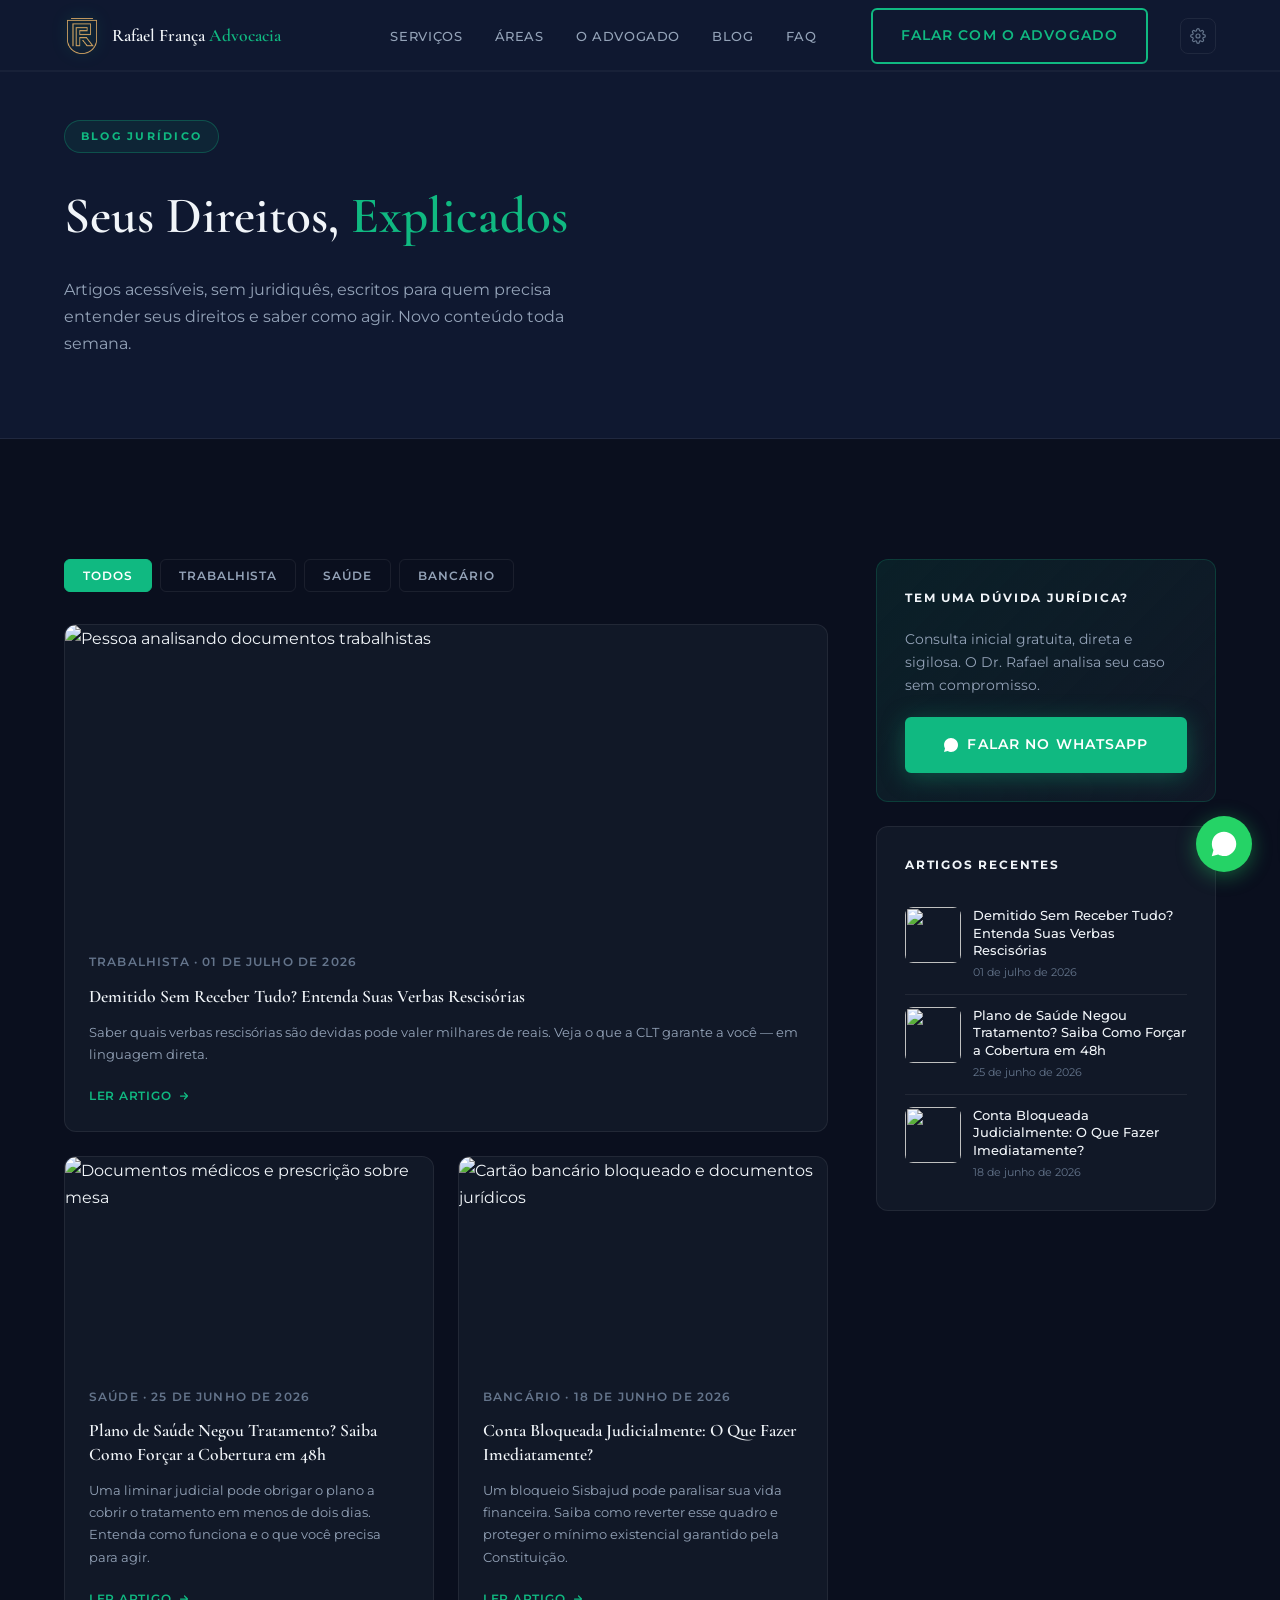
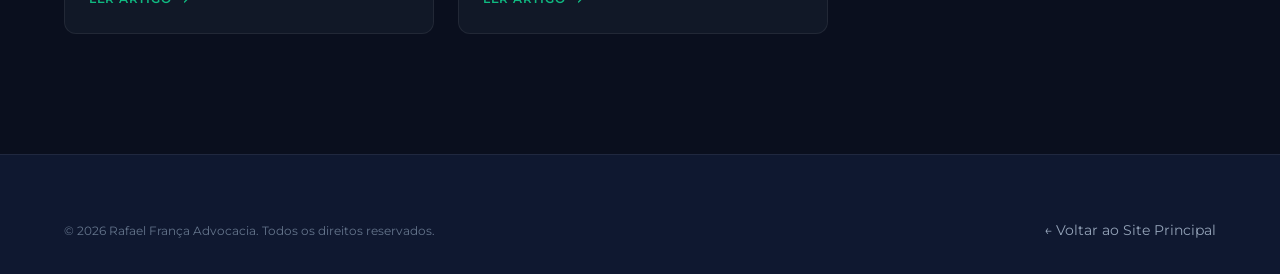
==== blog.html @ 63d55066 "feat: landing page principal, blog funcional, cms local e melhorias visuais e SEO" ====
<!DOCTYPE html>
<html lang="pt-BR">
<head>
  <meta charset="UTF-8" />
  <meta name="viewport" content="width=device-width, initial-scale=1.0" />
  <meta name="description" content="Blog Jurídico do Dr. Rafael França — Artigos acessíveis e práticos sobre Direito Trabalhista, à Saúde, Imobiliário, do Consumidor e Bancário. Saiba seus direitos." />
  <title>Blog Jurídico | Rafael França Advocacia</title>
  
  <!-- Favicon -->
  <link rel="icon" type="image/png" href="assets/images/logo-escudo-goldsf.png" />
  <link rel="apple-touch-icon" href="assets/images/logo-escudo-goldsf.png" />
  <meta name="theme-color" content="#0A0F1E" />

  <!-- Open Graph / Compartilhamento -->
  <meta property="og:type" content="website" />
  <meta property="og:title" content="Blog Jurídico | Rafael França Advocacia" />
  <meta property="og:description" content="Artigos práticos sobre seus direitos nas áreas Trabalhista, Saúde, Imobiliário, Bancário e Consumidor. Sem juridiquês." />
  <meta property="og:url" content="https://rafaelfrancaadvocacia.com/blog.html" />
  <meta property="og:image" content="https://rafaelfrancaadvocacia.com/assets/images/logo-escudo-goldsf.png" />
  <meta property="og:locale" content="pt_BR" />
  <meta name="twitter:card" content="summary_large_image" />

  <!-- Fonts -->
  <link rel="preconnect" href="https://fonts.googleapis.com" />
  <link rel="preconnect" href="https://fonts.gstatic.com" crossorigin />
  <link href="https://fonts.googleapis.com/css2?family=Cormorant+Garamond:ital,wght@0,400;0,600;0,700;1,400;1,600&family=Montserrat:wght@300;400;500;600;700&display=swap" rel="stylesheet" />
  
  <!-- Styles -->
  <link rel="stylesheet" href="https://unpkg.com/aos@2.3.4/dist/aos.css" />
  <link rel="stylesheet" href="assets/css/style.css" />
</head>
<body>

<!-- HEADER -->
<header id="header" class="header" role="banner">
  <div class="header__inner">
    <a href="index.html" class="header__logo" aria-label="Rafael França Advocacia — Página Inicial">
      <img src="assets/images/logo-escudo-goldsf.png" alt="Escudo Rafael França" class="header__logo-icon" />
      <span class="header__logo-text">Rafael França <em>Advocacia</em></span>
    </a>
    <nav class="header__nav" id="main-nav" aria-label="Navegação principal">
      <ul class="header__nav-list">
        <li><a href="index.html#servicos" class="header__nav-link">Serviços</a></li>
        <li><a href="index.html#areas-lp" class="header__nav-link">Áreas</a></li>
        <li><a href="index.html#especialista" class="header__nav-link">O Advogado</a></li>
        <li><a href="blog.html" class="header__nav-link" aria-current="page">Blog</a></li>
        <li><a href="index.html#faq" class="header__nav-link">FAQ</a></li>
      </ul>
    </nav>
    <a href="https://wa.me/message/267L3H22YEJVE1" class="btn btn--outline header__cta" target="_blank" rel="noopener noreferrer">Falar com o Advogado</a>
    <a href="admin/index.html" class="header__admin-btn" aria-label="Painel Admin" title="Painel Admin">
      <svg width="16" height="16" viewBox="0 0 24 24" fill="none" stroke="currentColor" stroke-width="1.8" stroke-linecap="round" stroke-linejoin="round" aria-hidden="true"><circle cx="12" cy="12" r="3"/><path d="M19.4 15a1.65 1.65 0 00.33 1.82l.06.06a2 2 0 010 2.83 2 2 0 01-2.83 0l-.06-.06a1.65 1.65 0 00-1.82-.33 1.65 1.65 0 00-1 1.51V21a2 2 0 01-4 0v-.09A1.65 1.65 0 009 19.4a1.65 1.65 0 00-1.82.33l-.06.06a2 2 0 01-2.83-2.83l.06-.06A1.65 1.65 0 004.68 15a1.65 1.65 0 00-1.51-1H3a2 2 0 010-4h.09A1.65 1.65 0 004.6 9a1.65 1.65 0 00-.33-1.82l-.06-.06a2 2 0 012.83-2.83l.06.06A1.65 1.65 0 009 4.68a1.65 1.65 0 001-1.51V3a2 2 0 014 0v.09a1.65 1.65 0 001 1.51 1.65 1.65 0 001.82-.33l.06-.06a2 2 0 012.83 2.83l-.06.06A1.65 1.65 0 0019.4 9a1.65 1.65 0 001.51 1H21a2 2 0 010 4h-.09a1.65 1.65 0 00-1.51 1z"/></svg>
    </a>
    <button class="hamburger" id="hamburger" aria-label="Abrir menu" aria-expanded="false" aria-controls="mobile-menu-overlay">
      <span class="hamburger__bar"></span>
      <span class="hamburger__bar"></span>
      <span class="hamburger__bar"></span>
    </button>
  </div>
  <div class="header__progress" aria-hidden="true"><div class="header__progress-bar" id="scroll-progress"></div></div>
</header>

<!-- Mobile Menu -->
<div class="mobile-menu" id="mobile-menu-overlay" aria-hidden="true" role="dialog" aria-modal="true" aria-label="Menu de navegação">
  <div class="mobile-menu__top">
    <a href="index.html" class="mobile-menu__logo mobile-menu__link">
      <img src="assets/images/logo-escudo-goldsf.png" alt="" class="mobile-menu__logo-icon" />
      <span class="mobile-menu__logo-text">Rafael França <em>Advocacia</em></span>
    </a>
    <button class="mobile-menu__close" id="mobile-menu-close" aria-label="Fechar menu">
      <svg width="20" height="20" viewBox="0 0 24 24" fill="none" stroke="currentColor" stroke-width="1.8" stroke-linecap="round" aria-hidden="true"><line x1="18" y1="6" x2="6" y2="18"/><line x1="6" y1="6" x2="18" y2="18"/></svg>
    </button>
  </div>
  <div class="mobile-menu__divider"></div>
  <nav class="mobile-menu__nav" aria-label="Menu mobile">
    <ul class="mobile-menu__list">
      <li class="mobile-menu__item"><a href="index.html" class="mobile-menu__link"><span class="mobile-menu__item-num">01</span><span class="mobile-menu__item-label">Página Inicial</span><svg class="mobile-menu__item-arrow" width="18" height="18" viewBox="0 0 24 24" fill="none" stroke="currentColor" stroke-width="1.5" aria-hidden="true"><path d="M5 12h14M13 6l6 6-6 6"/></svg></a></li>
      <li class="mobile-menu__item"><a href="blog.html" class="mobile-menu__link"><span class="mobile-menu__item-num">02</span><span class="mobile-menu__item-label">Blog Jurídico</span><svg class="mobile-menu__item-arrow" width="18" height="18" viewBox="0 0 24 24" fill="none" stroke="currentColor" stroke-width="1.5" aria-hidden="true"><path d="M5 12h14M13 6l6 6-6 6"/></svg></a></li>
    </ul>
  </nav>
  <div class="mobile-menu__bottom">
    <a href="https://wa.me/message/267L3H22YEJVE1" class="btn btn--primary" target="_blank" rel="noopener noreferrer">Falar com o Dr. Rafael</a>
  </div>
</div>

<!-- BLOG HERO -->
<section class="blog-hero" aria-labelledby="blog-hero-title">
  <div class="container">
    <div class="section__label">Blog Jurídico</div>
    <h1 class="blog-hero__title" id="blog-hero-title">Seus Direitos, <em>Explicados</em></h1>
    <p class="blog-hero__desc">Artigos acessíveis, sem juridiquês, escritos para quem precisa entender seus direitos e saber como agir. Novo conteúdo toda semana.</p>
  </div>
</section>

<!-- BLOG MAIN -->
<main class="blog-main" id="blog-main">
  <div class="container">
    <div class="blog-layout">

      <!-- Posts Grid -->
      <div>
        <!-- Filtros de categoria -->
        <div id="category-filters" style="display:flex;flex-wrap:wrap;gap:8px;margin-bottom:32px;" role="group" aria-label="Filtrar por categoria"></div>

        <div class="blog-grid" id="blog-grid" role="list" aria-label="Artigos do blog"></div>
      </div>

      <!-- Sidebar -->
      <aside class="blog-sidebar" aria-label="Barra lateral do blog">
        <div class="sidebar-widget sidebar-cta">
          <h2 class="sidebar-widget__title">Tem Uma Dúvida Jurídica?</h2>
          <p class="sidebar-cta__text">Consulta inicial gratuita, direta e sigilosa. O Dr. Rafael analisa seu caso sem compromisso.</p>
          <a href="https://wa.me/message/267L3H22YEJVE1" class="btn btn--primary" target="_blank" rel="noopener noreferrer" style="width:100%;justify-content:center;">
            <svg width="16" height="16" viewBox="0 0 448 512" fill="currentColor" aria-hidden="true"><path d="M380.9 97.1C339 55.1 283.2 32 223.9 32c-122.4 0-222 99.6-222 222 0 39.1 10.2 77.3 29.6 111L0 480l117.7-30.9c32.4 17.7 68.9 27 106.1 27h.1c122.3 0 224.1-99.6 224.1-222 0-59.3-25.2-115-67.1-157z"/></svg>
            Falar no WhatsApp
          </a>
        </div>
        <div class="sidebar-widget">
          <h2 class="sidebar-widget__title">Artigos Recentes</h2>
          <div id="recent-posts"></div>
        </div>
      </aside>
    </div>
  </div>
</main>

<!-- Footer -->
<footer class="footer" role="contentinfo">
  <div class="container">
    <div class="footer__bottom" style="border-top:none;padding-top:0;">
      <p class="footer__copy">© 2026 Rafael França Advocacia. Todos os direitos reservados.</p>
      <a href="index.html" class="footer__nav-link">← Voltar ao Site Principal</a>
    </div>
  </div>
</footer>

<a href="https://wa.me/message/267L3H22YEJVE1" class="whatsapp-float" target="_blank" rel="noopener noreferrer" aria-label="WhatsApp">
  <svg viewBox="0 0 448 512" fill="currentColor" aria-hidden="true"><path d="M380.9 97.1C339 55.1 283.2 32 223.9 32c-122.4 0-222 99.6-222 222 0 39.1 10.2 77.3 29.6 111L0 480l117.7-30.9c32.4 17.7 68.9 27 106.1 27h.1c122.3 0 224.1-99.6 224.1-222 0-59.3-25.2-115-67.1-157z"/></svg>
</a>

<script src="https://unpkg.com/aos@2.3.4/dist/aos.js"></script>
<script src="js/cms.js?v=3.0.0"></script>
<script>
(function() {
  'use strict';
  AOS.init({duration:700,easing:'ease-out-cubic',once:true,offset:60});

  // Header scroll
  const header = document.getElementById('header');
  const progressBar = document.getElementById('scroll-progress');
  window.addEventListener('scroll', function() {
    if(header) header.classList.toggle('scrolled', window.scrollY > 40);
    if(progressBar) {
      const d = document.documentElement.scrollHeight - window.innerHeight;
      progressBar.style.width = d > 0 ? (window.scrollY/d*100)+'%' : '0%';
    }
  }, {passive:true});

  // Mobile menu
  const hamburger = document.getElementById('hamburger');
  const mobileMenu = document.getElementById('mobile-menu-overlay');
  const mobileClose = document.getElementById('mobile-menu-close');
  function openMenu(){if(!mobileMenu||!hamburger)return;mobileMenu.classList.add('is-open');mobileMenu.setAttribute('aria-hidden','false');hamburger.classList.add('is-open');hamburger.setAttribute('aria-expanded','true');document.body.style.overflow='hidden';}
  function closeMenu(){if(!mobileMenu||!hamburger)return;mobileMenu.classList.remove('is-open');mobileMenu.setAttribute('aria-hidden','true');hamburger.classList.remove('is-open');hamburger.setAttribute('aria-expanded','false');document.body.style.overflow='';}
  if(hamburger) hamburger.addEventListener('click', openMenu);
  if(mobileClose) mobileClose.addEventListener('click', closeMenu);
  document.addEventListener('keydown', function(e){if(e.key==='Escape'&&mobileMenu&&mobileMenu.classList.contains('is-open'))closeMenu();});

  function esc(s){return String(s||'').replace(/&/g,'&amp;').replace(/</g,'&lt;').replace(/>/g,'&gt;').replace(/"/g,'&quot;');}
  function fmtDate(d){try{return new Date(d).toLocaleDateString('pt-BR',{day:'2-digit',month:'long',year:'numeric'});}catch(_){return d||'';}}

  function renderPosts(filter) {
    const grid = document.getElementById('blog-grid');
    if (!grid) return;
    let posts = CMS.getPosts();
    if (filter && filter !== 'all') posts = posts.filter(function(p){return (p.category||'').toLowerCase()===filter.toLowerCase();});
    if (posts.length === 0) {
      grid.innerHTML = '<div class="blog-empty"><div class="blog-empty__icon">📝</div><p>Nenhum artigo encontrado nesta categoria.</p></div>';
      return;
    }
    grid.innerHTML = posts.map(function(p, i) {
      const thumb = p.coverUrl ? '<div class="blog-card__thumb"><img src="'+esc(p.coverUrl)+'" alt="'+esc(p.coverAlt||p.title)+'" loading="lazy" /></div>' : '';
      return '<article class="blog-card'+(i===0?' blog-card--featured':'')+'" role="listitem" data-aos="fade-up" data-aos-delay="'+(i*80)+'">' +
        thumb +
        '<div class="blog-card__body">' +
        '<div class="blog-card__date">'+(esc(p.category||'Jurídico'))+' · '+fmtDate(p.date)+'</div>' +
        '<h2 class="blog-card__title">'+esc(p.title)+'</h2>' +
        '<p class="blog-card__excerpt">'+esc(p.excerpt)+'</p>' +
        '<a href="post.html?id='+encodeURIComponent(p.id)+'" class="blog-card__read">Ler Artigo <svg width="12" height="12" viewBox="0 0 24 24" fill="none" stroke="currentColor" stroke-width="2.5" stroke-linecap="round" stroke-linejoin="round" aria-hidden="true"><path d="M5 12h14M13 6l6 6-6 6"/></svg></a>' +
        '</div></article>';
    }).join('');
    if (typeof AOS !== 'undefined') AOS.refresh();
  }

  function renderFilters() {
    const wrap = document.getElementById('category-filters');
    if (!wrap) return;
    const posts = CMS.getPosts();
    const cats = ['all'].concat([...new Set(posts.map(function(p){return p.category||'Geral';}).filter(Boolean))]);
    const labels = {all:'Todos'};
    wrap.innerHTML = cats.map(function(c) {
      return '<button onclick="filterPosts(\''+c+'\')" style="padding:8px 18px;border-radius:6px;font-size:0.75rem;font-weight:600;letter-spacing:0.08em;text-transform:uppercase;cursor:pointer;border:1px solid;transition:all 0.2s;" class="filter-btn" data-cat="'+c+'">'+esc(labels[c]||c)+'</button>';
    }).join('');
    styleFilters('all');
  }

  window.filterPosts = function(cat) {
    renderPosts(cat);
    styleFilters(cat);
  };

  function styleFilters(active) {
    document.querySelectorAll('.filter-btn').forEach(function(btn) {
      const isActive = btn.dataset.cat === active;
      btn.style.background = isActive ? 'var(--emerald)' : 'transparent';
      btn.style.borderColor = isActive ? 'var(--emerald)' : 'var(--navy-border)';
      btn.style.color = isActive ? '#fff' : 'var(--text-muted)';
    });
  }

  function renderRecent() {
    const wrap = document.getElementById('recent-posts');
    if (!wrap) return;
    const posts = CMS.getPosts({limit:4});
    wrap.innerHTML = posts.map(function(p) {
      const thumb = p.coverUrl
        ? '<div class="sidebar-recent-post__thumb"><img src="'+esc(p.coverUrl)+'" alt="" loading="lazy" /></div>'
        : '<div class="sidebar-recent-post__thumb" style="background:var(--emerald-subtle);display:flex;align-items:center;justify-content:center;font-size:1.2rem;">📰</div>';
      return '<a href="post.html?id='+encodeURIComponent(p.id)+'" class="sidebar-recent-post">' +
        thumb +
        '<div><div class="sidebar-recent-post__title">'+esc(p.title)+'</div><div class="sidebar-recent-post__date">'+fmtDate(p.date)+'</div></div>' +
        '</a>';
    }).join('');
  }

  renderFilters();
  renderPosts();
  renderRecent();
})();
</script>
</body>
</html>
---- assets/css/style.css ----
/**
 * style.css — Rafael França Advocacia | Site Principal
 * Design System: Dark Navy + Esmeralda/Petróleo
 * Versão: 3.0.0
 * ================================================
 */

/* ============================================
   1. TOKENS & VARIÁVEIS
   ============================================ */
:root {
  /* Cores Primárias */
  --navy:          #0A0F1E;
  --navy-mid:      #0F1830;
  --navy-card:     #111827;
  --navy-border:   rgba(255,255,255,0.07);

  /* Esmeralda / Teal — cor de destaque */
  --emerald:       #10B981;
  --emerald-light: #34D399;
  --emerald-dark:  #059669;
  --emerald-glow:  rgba(16,185,129,0.18);
  --emerald-subtle:rgba(16,185,129,0.08);

  /* Ouro — herança da marca */
  --gold:          #C3A166;
  --gold-light:    #D4AF6A;
  --gold-subtle:   rgba(195,161,102,0.12);

  /* Texto */
  --text-light:    #F1F5F9;
  --text-muted:    #94A3B8;
  --text-subtle:   #64748B;

  /* Tipografia */
  --font-serif:    'Cormorant Garamond', Georgia, serif;
  --font-sans:     'Montserrat', 'Inter', system-ui, sans-serif;

  /* Espaçamento */
  --section-pad:   120px;
  --container:     1200px;
  --radius:        12px;
  --radius-lg:     20px;

  /* Sombras */
  --shadow-card:   0 4px 32px rgba(0,0,0,0.35);
  --shadow-glow:   0 0 40px rgba(16,185,129,0.15);

  /* Transições */
  --ease:          cubic-bezier(0.16, 1, 0.3, 1);
  --dur:           0.35s;
}

/* ============================================
   2. RESET & BASE
   ============================================ */
*, *::before, *::after { box-sizing: border-box; margin: 0; padding: 0; }

html { scroll-behavior: smooth; font-size: 16px; -webkit-text-size-adjust: 100%; }

body {
  font-family: var(--font-sans);
  background-color: var(--navy);
  color: var(--text-light);
  line-height: 1.7;
  overflow-x: hidden;
  -webkit-font-smoothing: antialiased;
}

img { max-width: 100%; display: block; }
a { color: inherit; text-decoration: none; }
ul, ol { list-style: none; }
button { font-family: inherit; cursor: pointer; border: none; background: none; }

/* ============================================
   3. UTILITÁRIOS
   ============================================ */
.container {
  width: 100%;
  max-width: var(--container);
  margin: 0 auto;
  padding: 0 24px;
}
.section { padding: var(--section-pad) 0; }
.text-emerald { color: var(--emerald); }
.text-gold    { color: var(--gold); }
.sr-only { position:absolute;width:1px;height:1px;overflow:hidden;clip:rect(0,0,0,0); }

/* ============================================
   4. BOTÕES
   ============================================ */
.btn {
  display: inline-flex;
  align-items: center;
  gap: 8px;
  padding: 14px 28px;
  border-radius: 6px;
  font-family: var(--font-sans);
  font-size: 0.875rem;
  font-weight: 600;
  letter-spacing: 0.08em;
  text-transform: uppercase;
  transition: all var(--dur) var(--ease);
  cursor: pointer;
  white-space: nowrap;
  border: 2px solid transparent;
  position: relative;
  overflow: hidden;
}
.btn::before {
  content: '';
  position: absolute;
  inset: 0;
  background: rgba(255,255,255,0.06);
  opacity: 0;
  transition: opacity 0.2s;
}
.btn:hover::before { opacity: 1; }

.btn--primary {
  background: var(--emerald);
  color: #fff;
  border-color: var(--emerald);
  box-shadow: 0 4px 24px rgba(16,185,129,0.35);
}
.btn--primary:hover {
  background: var(--emerald-light);
  border-color: var(--emerald-light);
  box-shadow: 0 6px 32px rgba(16,185,129,0.5);
  transform: translateY(-2px);
}
.btn--outline {
  background: transparent;
  border-color: var(--emerald);
  color: var(--emerald);
}
.btn--outline:hover {
  background: var(--emerald);
  color: #fff;
  transform: translateY(-2px);
}
.btn--ghost {
  background: transparent;
  border-color: var(--navy-border);
  color: var(--text-muted);
}
.btn--ghost:hover {
  border-color: rgba(255,255,255,0.2);
  color: var(--text-light);
}
.btn--large { padding: 18px 36px; font-size: 0.9rem; }
.btn--sm    { padding: 10px 20px; font-size: 0.8rem; }
.btn__arrow { transition: transform 0.2s; }
.btn:hover .btn__arrow { transform: translateX(4px); }

/* ============================================
   5. SEÇÃO HEADER
   ============================================ */
.section__header {
  text-align: center;
  margin-bottom: 64px;
}
.section__label {
  display: inline-block;
  font-size: 0.7rem;
  font-weight: 700;
  letter-spacing: 0.2em;
  text-transform: uppercase;
  color: var(--emerald);
  padding: 6px 16px;
  border: 1px solid rgba(16,185,129,0.3);
  border-radius: 100px;
  background: var(--emerald-subtle);
  margin-bottom: 20px;
}
.section__title {
  font-family: var(--font-serif);
  font-size: clamp(2rem, 4vw, 3rem);
  font-weight: 600;
  line-height: 1.2;
  color: var(--text-light);
}
.section__title em {
  font-style: normal;
  color: var(--emerald);
}
.section__desc {
  max-width: 640px;
  margin: 20px auto 0;
  color: var(--text-muted);
  font-size: 1rem;
  line-height: 1.8;
}

/* ============================================
   6. NAVBAR / HEADER
   ============================================ */
.header {
  position: fixed;
  top: 0; left: 0; right: 0;
  z-index: 1000;
  transition: background 0.4s var(--ease), box-shadow 0.4s;
}
.header.scrolled {
  background: rgba(10,15,30,0.95);
  backdrop-filter: blur(20px);
  -webkit-backdrop-filter: blur(20px);
  box-shadow: 0 1px 0 var(--navy-border);
}
.header__inner {
  max-width: var(--container);
  margin: 0 auto;
  padding: 0 24px;
  height: 72px;
  display: flex;
  align-items: center;
  gap: 24px;
}
.header__logo {
  display: flex;
  align-items: center;
  gap: 12px;
  flex-shrink: 0;
}
.header__logo-icon {
  width: 36px;
  height: 36px;
  object-fit: contain;
  filter: drop-shadow(0 0 8px rgba(16,185,129,0.4));
}
.header__logo-text {
  font-family: var(--font-serif);
  font-size: 1.1rem;
  font-weight: 600;
  color: var(--text-light);
}
.header__logo-text em {
  font-style: normal;
  color: var(--emerald);
}
.header__nav { margin-left: auto; }
.header__nav-list {
  display: flex;
  align-items: center;
  gap: 4px;
}
.header__nav-link {
  padding: 8px 14px;
  font-size: 0.8rem;
  font-weight: 500;
  letter-spacing: 0.05em;
  text-transform: uppercase;
  color: var(--text-muted);
  border-radius: 6px;
  transition: color 0.2s, background 0.2s;
}
.header__nav-link:hover {
  color: var(--text-light);
  background: rgba(255,255,255,0.05);
}
.header__cta { margin-left: 16px; }
.header__admin-btn {
  display: flex;
  align-items: center;
  justify-content: center;
  width: 36px;
  height: 36px;
  color: var(--text-subtle);
  border-radius: 8px;
  border: 1px solid var(--navy-border);
  transition: color 0.2s, border-color 0.2s, background 0.2s;
  margin-left: 8px;
  flex-shrink: 0;
}
.header__admin-btn:hover {
  color: var(--emerald);
  border-color: rgba(16,185,129,0.3);
  background: var(--emerald-subtle);
}
.header__progress {
  position: absolute;
  bottom: 0; left: 0; right: 0;
  height: 2px;
  background: rgba(255,255,255,0.04);
}
.header__progress-bar {
  height: 100%;
  background: linear-gradient(90deg, var(--emerald), var(--gold));
  width: 0%;
  transition: width 0.1s;
}

/* Hamburger */
.hamburger {
  display: none;
  flex-direction: column;
  justify-content: center;
  gap: 5px;
  width: 36px;
  height: 36px;
  padding: 6px;
  border-radius: 8px;
  border: 1px solid var(--navy-border);
  margin-left: 8px;
  flex-shrink: 0;
}
.hamburger__bar {
  display: block;
  height: 2px;
  background: var(--text-muted);
  border-radius: 2px;
  transition: all 0.3s var(--ease);
}
.hamburger.is-open .hamburger__bar:nth-child(1) { transform: translateY(7px) rotate(45deg); }
.hamburger.is-open .hamburger__bar:nth-child(2) { opacity: 0; transform: scaleX(0); }
.hamburger.is-open .hamburger__bar:nth-child(3) { transform: translateY(-7px) rotate(-45deg); }

/* Mobile Menu */
.mobile-menu {
  position: fixed;
  inset: 0;
  z-index: 999;
  background: var(--navy-mid);
  display: flex;
  flex-direction: column;
  padding: 20px 24px 40px;
  transform: translateX(100%);
  transition: transform 0.4s var(--ease);
}
.mobile-menu.is-open { transform: translateX(0); }
.mobile-menu__top {
  display: flex;
  align-items: center;
  justify-content: space-between;
  height: 72px;
}
.mobile-menu__logo { display: flex; align-items: center; gap: 12px; }
.mobile-menu__logo-icon { width: 32px; height: 32px; object-fit: contain; }
.mobile-menu__logo-text {
  font-family: var(--font-serif);
  font-size: 1rem;
  font-weight: 600;
  color: var(--text-light);
}
.mobile-menu__logo-text em { font-style: normal; color: var(--emerald); }
.mobile-menu__close {
  display: flex;
  align-items: center;
  justify-content: center;
  width: 36px; height: 36px;
  border-radius: 8px;
  border: 1px solid var(--navy-border);
  color: var(--text-muted);
  transition: color 0.2s, background 0.2s;
}
.mobile-menu__close:hover { color: var(--text-light); background: rgba(255,255,255,0.05); }
.mobile-menu__divider { height: 1px; background: var(--navy-border); margin: 8px 0; }
.mobile-menu__nav { flex: 1; padding-top: 16px; }
.mobile-menu__list { display: flex; flex-direction: column; gap: 4px; }
.mobile-menu__item {}
.mobile-menu__link {
  display: flex;
  align-items: center;
  gap: 16px;
  padding: 16px 12px;
  border-radius: 10px;
  font-size: 1.1rem;
  font-weight: 500;
  color: var(--text-muted);
  transition: color 0.2s, background 0.2s;
}
.mobile-menu__link:hover {
  color: var(--text-light);
  background: rgba(255,255,255,0.04);
}
.mobile-menu__item-num {
  font-size: 0.7rem;
  font-weight: 700;
  letter-spacing: 0.1em;
  color: var(--emerald);
  min-width: 24px;
}
.mobile-menu__item-label { flex: 1; }
.mobile-menu__item-arrow { color: var(--text-subtle); }
.mobile-menu__bottom {
  display: flex;
  flex-direction: column;
  align-items: center;
  gap: 12px;
}
.mobile-menu__bottom .btn { width: 100%; justify-content: center; }
.mobile-menu__tagline {
  font-size: 0.75rem;
  color: var(--text-subtle);
  letter-spacing: 0.05em;
}
.mobile-menu__watermark {
  position: absolute;
  bottom: -40px; right: -40px;
  width: 260px; height: 260px;
  opacity: 0.03;
  pointer-events: none;
}
.mobile-menu__watermark img { width: 100%; }

/* ============================================
   7. HERO
   ============================================ */
.hero {
  position: relative;
  min-height: 100vh;
  display: flex;
  align-items: center;
  overflow: hidden;
  background: var(--navy);
  padding-top: 72px;
}
.hero__bg {
  position: absolute;
  inset: 0;
  background:
    radial-gradient(ellipse 80% 60% at 70% 30%, rgba(16,185,129,0.07) 0%, transparent 60%),
    radial-gradient(ellipse 60% 80% at 20% 80%, rgba(10,15,30,0.8) 0%, transparent 70%);
}
.hero__grid-lines {
  position: absolute;
  inset: 0;
  background-image:
    linear-gradient(rgba(255,255,255,0.015) 1px, transparent 1px),
    linear-gradient(90deg, rgba(255,255,255,0.015) 1px, transparent 1px);
  background-size: 80px 80px;
  mask-image: radial-gradient(ellipse 80% 80% at 50% 50%, black 0%, transparent 100%);
}
.hero__particles { position: absolute; inset: 0; pointer-events: none; }
.hero__mouse-glow {
  position: absolute;
  width: 400px; height: 400px;
  border-radius: 50%;
  background: radial-gradient(circle, rgba(16,185,129,0.08) 0%, transparent 70%);
  pointer-events: none;
  transform: translate(-50%, -50%);
  transition: left 0.15s, top 0.15s;
}
.hero__inner {
  position: relative;
  z-index: 2;
  max-width: var(--container);
  margin: 0 auto;
  padding: 80px 24px;
  display: grid;
  grid-template-columns: 1fr 480px;
  gap: 80px;
  align-items: center;
  width: 100%;
}
.hero__eyebrow {
  display: inline-flex;
  align-items: center;
  gap: 8px;
  font-size: 0.72rem;
  font-weight: 700;
  letter-spacing: 0.2em;
  text-transform: uppercase;
  color: var(--emerald);
  margin-bottom: 28px;
}
.hero__eyebrow::before {
  content: '';
  display: inline-block;
  width: 28px; height: 2px;
  background: var(--emerald);
}
.hero__title {
  font-family: var(--font-serif);
  font-size: clamp(2.4rem, 5.5vw, 4rem);
  font-weight: 600;
  line-height: 1.12;
  color: var(--text-light);
  margin-bottom: 28px;
}
.hero__title--accent {
  font-style: normal;
  background: linear-gradient(135deg, var(--emerald) 0%, var(--emerald-light) 100%);
  -webkit-background-clip: text;
  -webkit-text-fill-color: transparent;
  background-clip: text;
}
.hero__rule {
  width: 60px; height: 3px;
  background: linear-gradient(90deg, var(--emerald), transparent);
  border-radius: 2px;
  margin-bottom: 24px;
}
.hero__subtitle {
  font-size: 1.05rem;
  color: var(--text-muted);
  line-height: 1.8;
  max-width: 500px;
  margin-bottom: 40px;
}
.hero__ctas {
  display: flex;
  flex-wrap: wrap;
  gap: 16px;
  margin-bottom: 56px;
}
.hero__trust {
  display: flex;
  align-items: center;
  gap: 0;
}
.hero__trust-sep {
  width: 1px; height: 40px;
  background: var(--navy-border);
  margin: 0 24px;
}
.hero__trust-item {}
.hero__trust-number {
  font-family: var(--font-serif);
  font-size: 2rem;
  font-weight: 700;
  color: var(--text-light);
  line-height: 1;
}
.hero__trust-suffix {
  font-size: 1.1rem;
  color: var(--emerald);
  font-weight: 600;
}
.hero__trust-label {
  display: block;
  font-size: 0.7rem;
  letter-spacing: 0.1em;
  text-transform: uppercase;
  color: var(--text-subtle);
  margin-top: 4px;
}

/* Hero Photo */
.hero__photo-col { position: relative; }
.hero__photo-frame {
  position: relative;
  border-radius: var(--radius-lg);
  overflow: hidden;
}
.hero__photo-img {
  width: 100%;
  height: 580px;
  object-fit: cover;
  object-position: top center;
  display: block;
  filter: grayscale(15%);
  transition: filter 0.4s;
}
.hero__photo-frame:hover .hero__photo-img { filter: grayscale(0%); }
.hero__photo-overlay {
  position: absolute;
  inset: 0;
  background: linear-gradient(
    to top,
    rgba(10,15,30,0.7) 0%,
    rgba(10,15,30,0.1) 50%,
    transparent 100%
  );
}
.frame-corner {
  position: absolute;
  width: 28px; height: 28px;
  pointer-events: none;
}
.frame-corner--tl { top: -1px; left: -1px; border-top: 2px solid var(--emerald); border-left: 2px solid var(--emerald); border-radius: 4px 0 0 0; }
.frame-corner--br { bottom: -1px; right: -1px; border-bottom: 2px solid var(--emerald); border-right: 2px solid var(--emerald); border-radius: 0 0 4px 0; }
.hero__photo-badge {
  position: absolute;
  bottom: 24px;
  left: 50%;
  transform: translateX(-50%);
  background: rgba(10,15,30,0.85);
  backdrop-filter: blur(12px);
  border: 1px solid var(--navy-border);
  border-radius: 10px;
  padding: 12px 20px;
  display: flex;
  align-items: center;
  gap: 12px;
  white-space: nowrap;
}
.hero__photo-badge-dot {
  width: 8px; height: 8px;
  border-radius: 50%;
  background: var(--emerald);
  box-shadow: 0 0 8px var(--emerald);
  animation: pulse-dot 2s infinite;
}
@keyframes pulse-dot { 0%,100%{opacity:1;transform:scale(1)} 50%{opacity:0.7;transform:scale(1.2)} }
.hero__photo-badge-text {
  font-size: 0.75rem;
  font-weight: 600;
  color: var(--text-light);
}
.hero__photo-badge-sub {
  font-size: 0.65rem;
  color: var(--text-muted);
}

/* Fade-up animation (JS init) */
.fade-up-init { opacity: 0; transform: translateY(30px); }
.fade-up-done { opacity: 1; transform: translateY(0); transition: opacity 0.7s var(--ease), transform 0.7s var(--ease); }

/* ============================================
   8. SERVIÇOS (BENTO GRID)
   ============================================ */
.services { background: var(--navy-mid); }
.bento-grid {
  display: grid;
  grid-template-columns: repeat(3, 1fr);
  gap: 20px;
}
.bento-card {
  background: var(--navy-card);
  border: 1px solid var(--navy-border);
  border-radius: var(--radius);
  padding: 36px 32px;
  display: flex;
  flex-direction: column;
  gap: 16px;
  transition: border-color 0.3s, transform 0.3s var(--ease), box-shadow 0.3s;
  position: relative;
  overflow: hidden;
}
.bento-card::before {
  content: '';
  position: absolute;
  top: 0; left: 0; right: 0;
  height: 3px;
  background: linear-gradient(90deg, var(--emerald), transparent);
  opacity: 0;
  transition: opacity 0.3s;
}
.bento-card:hover {
  border-color: rgba(16,185,129,0.25);
  transform: translateY(-4px);
  box-shadow: var(--shadow-glow);
}
.bento-card:hover::before { opacity: 1; }
.bento-card--wide  { grid-column: span 2; }
.bento-card--full  { grid-column: 1 / -1; }
.bento-card--accent {
  background: linear-gradient(135deg, rgba(16,185,129,0.08) 0%, var(--navy-card) 100%);
  border-color: rgba(16,185,129,0.2);
}

.bento-card__icon {
  width: 48px; height: 48px;
  color: var(--emerald);
  flex-shrink: 0;
}
.bento-card__icon svg { width: 100%; height: 100%; }
.bento-card__badge {
  display: inline-block;
  font-size: 0.65rem;
  font-weight: 700;
  letter-spacing: 0.12em;
  text-transform: uppercase;
  color: var(--emerald);
  background: var(--emerald-subtle);
  border: 1px solid rgba(16,185,129,0.2);
  border-radius: 4px;
  padding: 3px 10px;
  align-self: flex-start;
}
.bento-card__title {
  font-family: var(--font-serif);
  font-size: 1.35rem;
  font-weight: 600;
  color: var(--text-light);
  line-height: 1.3;
}
.bento-card__text {
  font-size: 0.9rem;
  color: var(--text-muted);
  line-height: 1.8;
  flex: 1;
}
.bento-card__link {
  display: inline-flex;
  align-items: center;
  gap: 8px;
  font-size: 0.8rem;
  font-weight: 600;
  letter-spacing: 0.08em;
  text-transform: uppercase;
  color: var(--emerald);
  margin-top: 8px;
  transition: gap 0.2s;
}
.bento-card__link:hover { gap: 14px; }
.bento-card__list {
  display: flex;
  flex-direction: column;
  gap: 10px;
  margin-top: 4px;
}
.bento-card__list-item {
  display: flex;
  align-items: flex-start;
  gap: 12px;
  font-size: 0.88rem;
  color: var(--text-muted);
}
.bento-card__list-item::before {
  content: '';
  display: inline-block;
  width: 6px; height: 6px;
  border-radius: 50%;
  background: var(--emerald);
  margin-top: 7px;
  flex-shrink: 0;
}

/* Urgência card */
.urgency-alert {
  display: flex;
  align-items: center;
  gap: 12px;
  background: rgba(239,68,68,0.08);
  border: 1px solid rgba(239,68,68,0.25);
  border-radius: 8px;
  padding: 14px 18px;
  margin-top: 12px;
}
.urgency-alert__dot {
  width: 10px; height: 10px;
  border-radius: 50%;
  background: #EF4444;
  box-shadow: 0 0 8px rgba(239,68,68,0.7);
  animation: pulse-dot 1.5s infinite;
  flex-shrink: 0;
}
.urgency-alert__text {
  font-size: 0.8rem;
  color: #FCA5A5;
  line-height: 1.4;
}
.urgency-alert__text strong { color: #F87171; }

/* ============================================
   9. COMO FUNCIONA
   ============================================ */
.process { background: var(--navy); }
.process__steps {
  display: grid;
  grid-template-columns: repeat(4, 1fr);
  gap: 0;
  position: relative;
}
.process__step {
  display: flex;
  flex-direction: column;
  align-items: center;
  text-align: center;
  padding: 0 20px;
  position: relative;
}
.process__step:not(:last-child)::after {
  content: '';
  position: absolute;
  top: 28px;
  right: -50%;
  width: 100%;
  height: 2px;
  background: linear-gradient(90deg, var(--emerald), rgba(16,185,129,0.1));
}
.process__step-num {
  width: 56px; height: 56px;
  border-radius: 50%;
  background: var(--navy); /* Fundo sólido para ocultar a linha por trás */
  border: 2px solid var(--emerald);
  display: flex;
  align-items: center;
  justify-content: center;
  font-family: var(--font-serif);
  font-size: 1.2rem;
  font-weight: 700;
  color: var(--emerald);
  margin-bottom: 24px;
  position: relative;
  z-index: 2;
  transition: all 0.3s var(--ease);
}
.process__step:hover .process__step-num {
  background: var(--emerald);
  color: var(--navy);
  box-shadow: 0 0 20px rgba(16,185,129,0.4);
}
.process__step-icon {
  width: 28px; height: 28px;
  color: var(--emerald);
  margin-bottom: 16px;
}
.process__step-title {
  font-family: var(--font-serif);
  font-size: 1.15rem;
  font-weight: 600;
  color: var(--text-light);
  margin-bottom: 12px;
}
.process__step-text {
  font-size: 0.875rem;
  color: var(--text-muted);
  line-height: 1.7;
}

/* ============================================
   10. O ESPECIALISTA
   ============================================ */
.specialist {
  background: var(--navy-mid);
  position: relative;
  overflow: hidden;
}
.specialist__bg-accent {
  position: absolute;
  top: 0; right: 0;
  width: 50%;
  height: 100%;
  background: radial-gradient(ellipse at right center, rgba(16,185,129,0.05) 0%, transparent 60%);
  pointer-events: none;
}
.specialist__inner {
  display: grid;
  grid-template-columns: 1fr 1fr;
  gap: 80px;
  align-items: center;
}
.specialist__image-col { position: relative; }
.specialist__photo-frame {
  position: relative;
  border-radius: var(--radius-lg);
  overflow: hidden;
}
.specialist__frame-corner {
  position: absolute;
  width: 32px; height: 32px;
  pointer-events: none;
  z-index: 2;
}
.specialist__frame-corner--tl { top: -2px; left: -2px; border-top: 3px solid var(--emerald); border-left: 3px solid var(--emerald); border-radius: 6px 0 0 0; }
.specialist__frame-corner--br { bottom: -2px; right: -2px; border-bottom: 3px solid var(--emerald); border-right: 3px solid var(--emerald); border-radius: 0 0 6px 0; }
.specialist__photo-real {
  width: 100%;
  max-height: 580px;
  object-fit: cover;
  object-position: top center;
  display: block;
  transition: transform 0.5s var(--ease);
}
.specialist__photo-frame:hover .specialist__photo-real { transform: scale(1.02); }
.specialist__photo-overlay {
  position: absolute;
  inset: 0;
  background: linear-gradient(to top, rgba(15,24,48,0.6) 0%, transparent 50%);
}

.specialist__content-col {}
.specialist__label {
  display: inline-flex;
  align-items: center;
  gap: 8px;
  font-size: 0.7rem;
  font-weight: 700;
  letter-spacing: 0.2em;
  text-transform: uppercase;
  color: var(--emerald);
  margin-bottom: 20px;
}
.specialist__label::before {
  content: '';
  display: inline-block;
  width: 28px; height: 2px;
  background: var(--emerald);
}
.specialist__title {
  font-family: var(--font-serif);
  font-size: clamp(1.8rem, 3.5vw, 2.6rem);
  font-weight: 600;
  color: var(--text-light);
  line-height: 1.15;
  margin-bottom: 24px;
}
.specialist__title em { font-style: normal; color: var(--emerald); }
.specialist__divider {
  width: 60px; height: 3px;
  background: linear-gradient(90deg, var(--emerald), transparent);
  border-radius: 2px;
  margin-bottom: 28px;
}
.specialist__text {
  font-size: 0.95rem;
  color: var(--text-muted);
  line-height: 1.9;
  margin-bottom: 28px;
}
.specialist__quote {
  position: relative;
  padding: 20px 24px;
  border-left: 3px solid var(--emerald);
  background: var(--emerald-subtle);
  border-radius: 0 var(--radius) var(--radius) 0;
  font-family: var(--font-serif);
  font-size: 1.05rem;
  font-style: italic;
  color: var(--text-light);
  margin-bottom: 32px;
  line-height: 1.6;
}
.specialist__credentials {
  display: flex;
  flex-direction: column;
  gap: 12px;
  margin-bottom: 36px;
}
.credential-card {
  display: flex;
  align-items: flex-start;
  gap: 16px;
  background: var(--navy-card);
  border: 1px solid var(--navy-border);
  border-radius: var(--radius);
  padding: 18px 20px;
  transition: border-color 0.2s;
}
.credential-card:hover { border-color: rgba(16,185,129,0.2); }
.credential-card__num {
  font-size: 0.7rem;
  font-weight: 700;
  letter-spacing: 0.1em;
  color: var(--emerald);
  padding: 4px 8px;
  background: var(--emerald-subtle);
  border-radius: 4px;
  flex-shrink: 0;
}
.credential-card__body {
  display: flex;
  flex-direction: column;
  gap: 4px;
}
.credential-card__body strong {
  font-size: 0.9rem;
  font-weight: 600;
  color: var(--text-light);
}
.credential-card__body span {
  font-size: 0.8rem;
  color: var(--text-muted);
}

/* ============================================
   11. DEPOIMENTOS — MARQUEE
   ============================================ */
.testimonials { background: var(--navy); overflow: hidden; }
.testimonials__marquee {
  position: relative;
  overflow: hidden;
  mask-image: linear-gradient(to right, transparent, black 10%, black 90%, transparent);
  -webkit-mask-image: linear-gradient(to right, transparent, black 10%, black 90%, transparent);
}
.testimonials__track {
  display: flex;
  gap: 20px;
  animation: marquee-scroll 40s linear infinite;
  width: max-content;
}
.testimonials__track:hover { animation-play-state: paused; }
@keyframes marquee-scroll {
  from { transform: translateX(0); }
  to   { transform: translateX(-50%); }
}
.tcard {
  width: 320px;
  flex-shrink: 0;
  background: var(--navy-card);
  border: 1px solid var(--navy-border);
  border-radius: var(--radius);
  padding: 28px;
  display: flex;
  flex-direction: column;
  gap: 16px;
  transition: border-color 0.3s, transform 0.3s;
}
.tcard:hover {
  border-color: rgba(16,185,129,0.2);
  transform: translateY(-4px);
}
.tcard__result {
  display: inline-block;
  font-size: 0.72rem;
  font-weight: 700;
  letter-spacing: 0.1em;
  text-transform: uppercase;
  color: var(--emerald);
  background: var(--emerald-subtle);
  border: 1px solid rgba(16,185,129,0.2);
  padding: 5px 12px;
  border-radius: 4px;
  align-self: flex-start;
}
.tcard__text {
  font-size: 0.88rem;
  color: var(--text-muted);
  line-height: 1.7;
  flex: 1;
}
.tcard__author {
  display: flex;
  align-items: center;
  gap: 12px;
  border-top: 1px solid var(--navy-border);
  padding-top: 16px;
}
.tcard__avatar {
  width: 40px; height: 40px;
  border-radius: 50%;
  object-fit: cover;
  flex-shrink: 0;
}
.tcard__author-info strong {
  display: block;
  font-size: 0.85rem;
  font-weight: 600;
  color: var(--text-light);
}
.tcard__author-info span {
  font-size: 0.75rem;
  color: var(--text-subtle);
}
.tcard__stars { margin-left: auto; color: var(--gold); font-size: 0.75rem; }

/* ============================================
   12. ÁREAS LP — CARDS CALL-TO-ACTION
   ============================================ */
.lp-areas { background: var(--navy-mid); }
.lp-areas__grid {
  display: grid;
  grid-template-columns: repeat(2, 1fr);
  gap: 32px;
  max-width: 1000px;
  margin: 0 auto;
}
.lp-card {
  background: linear-gradient(135deg, rgba(16,185,129,0.06) 0%, var(--navy-card) 100%);
  border: 1px solid rgba(16,185,129,0.25);
  border-radius: var(--radius-lg);
  padding: 40px;
  display: flex;
  flex-direction: column;
  gap: 24px;
  position: relative;
  overflow: hidden;
  transition: border-color 0.3s, transform 0.3s var(--ease), box-shadow 0.3s;
}
.lp-card::after {
  content: '';
  position: absolute;
  inset: 0;
  border-radius: var(--radius-lg);
  background: linear-gradient(135deg, rgba(16,185,129,0.12) 0%, transparent 60%);
  opacity: 0;
  transition: opacity 0.3s;
}
.lp-card:hover {
  border-color: rgba(16,185,129,0.5);
  transform: translateY(-6px);
  box-shadow: 0 16px 48px rgba(16,185,129,0.18);
}
.lp-card:hover::after { opacity: 1; }
.lp-card--featured {
  background: linear-gradient(135deg, rgba(16,185,129,0.06) 0%, var(--navy-card) 100%);
  border-color: rgba(16,185,129,0.25);
}
.lp-card__icon {
  width: 56px; height: 56px;
  background: var(--emerald-subtle);
  border: 1px solid rgba(16,185,129,0.2);
  border-radius: 14px;
  display: flex;
  align-items: center;
  justify-content: center;
  color: var(--emerald);
  position: relative;
  z-index: 1;
}
.lp-card__icon svg { width: 28px; height: 28px; }
.lp-card__category {
  font-size: 0.65rem;
  font-weight: 700;
  letter-spacing: 0.18em;
  text-transform: uppercase;
  color: var(--text-subtle);
  position: relative;
  z-index: 1;
}
.lp-card__title {
  font-family: var(--font-serif);
  font-size: 1.4rem;
  font-weight: 600;
  color: var(--text-light);
  line-height: 1.2;
  position: relative;
  z-index: 1;
}
.lp-card__desc {
  font-size: 0.88rem;
  color: var(--text-muted);
  line-height: 1.75;
  flex: 1;
  position: relative;
  z-index: 1;
}
.lp-card__link {
  display: inline-flex;
  align-items: center;
  gap: 8px;
  font-size: 0.8rem;
  font-weight: 600;
  letter-spacing: 0.08em;
  text-transform: uppercase;
  color: var(--emerald);
  transition: gap 0.2s;
  position: relative;
  z-index: 1;
  align-self: flex-start;
}
.lp-card__link:hover { gap: 14px; }

/* ============================================
   13. FAQ (ACCORDION)
   ============================================ */
.faq { background: var(--navy); }
.faq__list {
  max-width: 780px;
  margin: 0 auto;
  display: flex;
  flex-direction: column;
  gap: 12px;
}
.faq__item {
  background: var(--navy-card);
  border: 1px solid var(--navy-border);
  border-radius: var(--radius);
  overflow: hidden;
  transition: border-color 0.2s;
}
.faq__item.is-open { border-color: rgba(16,185,129,0.3); }
.faq__question {
  display: flex;
  align-items: center;
  justify-content: space-between;
  gap: 16px;
  width: 100%;
  padding: 22px 28px;
  text-align: left;
  font-size: 0.95rem;
  font-weight: 600;
  color: var(--text-light);
  line-height: 1.4;
  transition: color 0.2s;
}
.faq__question:hover { color: var(--emerald); }
.faq__item.is-open .faq__question { color: var(--emerald); }
.faq__icon {
  width: 28px; height: 28px;
  border-radius: 50%;
  border: 1px solid var(--navy-border);
  display: flex;
  align-items: center;
  justify-content: center;
  color: var(--text-muted);
  flex-shrink: 0;
  transition: all 0.3s;
}
.faq__item.is-open .faq__icon {
  border-color: var(--emerald);
  color: var(--emerald);
  background: var(--emerald-subtle);
  transform: rotate(45deg);
}
.faq__answer {
  max-height: 0;
  overflow: hidden;
  transition: max-height 0.4s var(--ease);
}
.faq__answer-inner {
  padding: 0 28px 24px;
  font-size: 0.9rem;
  color: var(--text-muted);
  line-height: 1.8;
}

/* ============================================
   14. BLOG PREVIEW
   ============================================ */
.blog-preview { background: var(--navy-mid); }
.blog-preview__grid {
  display: grid;
  grid-template-columns: repeat(3, 1fr);
  gap: 24px;
  margin-bottom: 48px;
}
.blog-card {
  background: var(--navy-card);
  border: 1px solid var(--navy-border);
  border-radius: var(--radius);
  overflow: hidden;
  display: flex;
  flex-direction: column;
  transition: border-color 0.3s, transform 0.3s var(--ease), box-shadow 0.3s;
}
.blog-card:hover {
  border-color: rgba(16,185,129,0.2);
  transform: translateY(-4px);
  box-shadow: var(--shadow-glow);
}
.blog-card__thumb {
  aspect-ratio: 16/9;
  overflow: hidden;
  position: relative;
}
.blog-card__thumb img {
  width: 100%; height: 100%;
  object-fit: cover;
  transition: transform 0.5s var(--ease);
}
.blog-card:hover .blog-card__thumb img { transform: scale(1.05); }
.blog-card__body { padding: 24px; flex: 1; display: flex; flex-direction: column; gap: 12px; }
.blog-card__date {
  font-size: 0.72rem;
  font-weight: 600;
  letter-spacing: 0.1em;
  text-transform: uppercase;
  color: var(--text-subtle);
}
.blog-card__title {
  font-family: var(--font-serif);
  font-size: 1.1rem;
  font-weight: 600;
  color: var(--text-light);
  line-height: 1.35;
  transition: color 0.2s;
  flex: 1;
}
.blog-card:hover .blog-card__title { color: var(--emerald); }
.blog-card__excerpt {
  font-size: 0.82rem;
  color: var(--text-muted);
  line-height: 1.7;
}
.blog-card__read {
  display: inline-flex;
  align-items: center;
  gap: 6px;
  font-size: 0.78rem;
  font-weight: 600;
  letter-spacing: 0.06em;
  text-transform: uppercase;
  color: var(--emerald);
  transition: gap 0.2s;
  margin-top: 8px;
}
.blog-card:hover .blog-card__read { gap: 12px; }
.blog-preview__cta-wrap {
  display: flex;
  justify-content: center;
}

/* ============================================
   15. CTA FINAL
   ============================================ */
.cta-final {
  background: var(--navy);
  position: relative;
  overflow: hidden;
}
.cta-final::before {
  content: '';
  position: absolute;
  inset: 0;
  background: radial-gradient(ellipse 60% 80% at 50% 50%, rgba(16,185,129,0.07) 0%, transparent 70%);
}
.cta-final__inner {
  position: relative;
  z-index: 1;
  text-align: center;
  max-width: 640px;
  margin: 0 auto;
}
.cta-final__eyebrow {
  display: inline-block;
  font-size: 0.72rem;
  font-weight: 700;
  letter-spacing: 0.2em;
  text-transform: uppercase;
  color: var(--emerald);
  margin-bottom: 20px;
}
.cta-final__title {
  font-family: var(--font-serif);
  font-size: clamp(2rem, 4vw, 3rem);
  font-weight: 600;
  color: var(--text-light);
  margin-bottom: 20px;
  line-height: 1.2;
}
.cta-final__title em { font-style: normal; color: var(--emerald); }
.cta-final__text {
  font-size: 1rem;
  color: var(--text-muted);
  line-height: 1.8;
  margin-bottom: 40px;
}
.cta-final__buttons {
  display: flex;
  justify-content: center;
  flex-wrap: wrap;
  gap: 16px;
  margin-bottom: 28px;
}
.cta-final__trust {
  display: flex;
  justify-content: center;
  align-items: center;
  gap: 20px;
  flex-wrap: wrap;
}
.cta-final__trust-item {
  display: flex;
  align-items: center;
  gap: 6px;
  font-size: 0.78rem;
  color: var(--text-subtle);
}
.cta-final__trust-item svg { width: 14px; height: 14px; color: var(--emerald); }

/* ============================================
   16. FOOTER
   ============================================ */
.footer {
  background: var(--navy-mid);
  border-top: 1px solid var(--navy-border);
  padding: 64px 0 32px;
}
.footer__grid {
  display: grid;
  grid-template-columns: 2fr 1fr 1fr;
  gap: 48px;
  margin-bottom: 48px;
}
.footer__brand {}
.footer__logo {
  display: flex;
  align-items: center;
  gap: 12px;
  margin-bottom: 20px;
}
.footer__logo-icon { width: 32px; height: 32px; object-fit: contain; }
.footer__logo-text {
  font-family: var(--font-serif);
  font-size: 1rem;
  font-weight: 600;
  color: var(--text-light);
}
.footer__logo-text em { font-style: normal; color: var(--emerald); }
.footer__tagline {
  font-size: 0.85rem;
  color: var(--text-muted);
  line-height: 1.7;
  max-width: 300px;
  margin-bottom: 24px;
}
.footer__contact {}
.footer__contact-item {
  display: flex;
  align-items: center;
  gap: 10px;
  font-size: 0.85rem;
  color: var(--text-muted);
  margin-bottom: 10px;
  transition: color 0.2s;
}
.footer__contact-item:hover { color: var(--text-light); }
.footer__contact-item svg { width: 16px; height: 16px; color: var(--emerald); flex-shrink: 0; }
.footer__col-title {
  font-size: 0.72rem;
  font-weight: 700;
  letter-spacing: 0.15em;
  text-transform: uppercase;
  color: var(--text-light);
  margin-bottom: 20px;
}
.footer__nav-list { display: flex; flex-direction: column; gap: 10px; }
.footer__nav-link {
  font-size: 0.85rem;
  color: var(--text-muted);
  transition: color 0.2s;
}
.footer__nav-link:hover { color: var(--emerald); }
.footer__bottom {
  border-top: 1px solid var(--navy-border);
  padding-top: 28px;
  display: flex;
  align-items: center;
  justify-content: space-between;
  flex-wrap: wrap;
  gap: 16px;
}
.footer__copy {
  font-size: 0.78rem;
  color: var(--text-subtle);
}
.footer__oab {
  font-size: 0.72rem;
  color: var(--text-subtle);
}

/* WhatsApp float */
.whatsapp-float {
  position: fixed;
  bottom: 28px;
  right: 28px;
  z-index: 900;
  width: 56px;
  height: 56px;
  background: #25D366;
  border-radius: 50%;
  display: flex;
  align-items: center;
  justify-content: center;
  box-shadow: 0 4px 20px rgba(37,211,102,0.4);
  color: white;
  transition: transform 0.3s var(--ease), box-shadow 0.3s;
}
.whatsapp-float:hover {
  transform: scale(1.1);
  box-shadow: 0 6px 28px rgba(37,211,102,0.55);
}
.whatsapp-float svg { width: 28px; height: 28px; }

/* ============================================
   17. BLOG PAGE
   ============================================ */
.blog-hero {
  background: var(--navy-mid);
  padding: 120px 0 80px;
  border-bottom: 1px solid var(--navy-border);
}
.blog-hero__title {
  font-family: var(--font-serif);
  font-size: clamp(2rem, 4vw, 3.2rem);
  font-weight: 600;
  color: var(--text-light);
  margin-bottom: 16px;
}
.blog-hero__title em { font-style: normal; color: var(--emerald); }
.blog-hero__desc {
  font-size: 1rem;
  color: var(--text-muted);
  max-width: 560px;
}

.blog-main { background: var(--navy); padding: var(--section-pad) 0; }
.blog-layout {
  display: grid;
  grid-template-columns: 1fr 340px;
  gap: 48px;
  align-items: start;
}
.blog-grid {
  display: grid;
  grid-template-columns: 1fr 1fr;
  gap: 24px;
}
.blog-grid--single { grid-template-columns: 1fr; }
.blog-empty {
  grid-column: 1 / -1;
  text-align: center;
  padding: 60px 0;
  color: var(--text-muted);
}
.blog-empty__icon { font-size: 3rem; margin-bottom: 16px; }
.blog-empty p { font-size: 0.9rem; }

/* Blog Sidebar */
.blog-sidebar { position: sticky; top: 92px; }
.sidebar-widget {
  background: var(--navy-card);
  border: 1px solid var(--navy-border);
  border-radius: var(--radius);
  padding: 28px;
  margin-bottom: 24px;
}
.sidebar-widget__title {
  font-size: 0.75rem;
  font-weight: 700;
  letter-spacing: 0.15em;
  text-transform: uppercase;
  color: var(--text-light);
  margin-bottom: 20px;
}
.sidebar-cta {
  background: linear-gradient(135deg, rgba(16,185,129,0.1) 0%, var(--navy-card) 100%);
  border-color: rgba(16,185,129,0.2);
}
.sidebar-cta__text {
  font-size: 0.9rem;
  color: var(--text-muted);
  line-height: 1.6;
  margin-bottom: 20px;
}
.sidebar-recent-post {
  display: flex;
  gap: 12px;
  padding: 12px 0;
  border-bottom: 1px solid var(--navy-border);
}
.sidebar-recent-post:last-child { border-bottom: none; padding-bottom: 0; }
.sidebar-recent-post__thumb {
  width: 56px; height: 56px;
  border-radius: 8px;
  overflow: hidden;
  flex-shrink: 0;
}
.sidebar-recent-post__thumb img { width: 100%; height: 100%; object-fit: cover; }
.sidebar-recent-post__title {
  font-size: 0.8rem;
  font-weight: 500;
  color: var(--text-light);
  line-height: 1.35;
  margin-bottom: 4px;
  transition: color 0.2s;
}
.sidebar-recent-post:hover .sidebar-recent-post__title { color: var(--emerald); }
.sidebar-recent-post__date { font-size: 0.7rem; color: var(--text-subtle); }

/* Blog post card (full) */
.blog-card--featured {
  grid-column: 1 / -1;
}
.blog-card--featured .blog-card__thumb {
  aspect-ratio: 2.5/1;
}

/* Single post page */
.post-hero {
  background: var(--navy-mid);
  padding: 120px 0 60px;
  border-bottom: 1px solid var(--navy-border);
}
.post-layout {
  display: grid;
  grid-template-columns: 1fr 300px;
  gap: 48px;
  align-items: start;
  padding: var(--section-pad) 0;
}
.post-content {
  background: var(--navy-card);
  border: 1px solid var(--navy-border);
  border-radius: var(--radius-lg);
  padding: 48px;
}
.post-content h2 {
  font-family: var(--font-serif);
  font-size: 1.5rem;
  font-weight: 600;
  color: var(--text-light);
  margin: 32px 0 16px;
}
.post-content h3 {
  font-family: var(--font-serif);
  font-size: 1.2rem;
  font-weight: 600;
  color: var(--text-light);
  margin: 24px 0 12px;
}
.post-content p {
  color: var(--text-muted);
  line-height: 1.9;
  margin-bottom: 20px;
  font-size: 0.95rem;
}
.post-content ul, .post-content ol {
  margin: 16px 0 20px 24px;
  color: var(--text-muted);
  font-size: 0.95rem;
  line-height: 1.8;
}
.post-content ul { list-style: disc; }
.post-content ol { list-style: decimal; }
.post-content li { margin-bottom: 8px; }
.post-content strong { color: var(--text-light); }
.post-content blockquote {
  border-left: 3px solid var(--emerald);
  background: var(--emerald-subtle);
  padding: 16px 20px;
  border-radius: 0 8px 8px 0;
  color: var(--text-light);
  font-style: italic;
  margin: 24px 0;
}
.post-back {
  display: inline-flex;
  align-items: center;
  gap: 8px;
  font-size: 0.8rem;
  font-weight: 600;
  letter-spacing: 0.08em;
  text-transform: uppercase;
  color: var(--text-muted);
  margin-bottom: 28px;
  transition: color 0.2s;
}
.post-back:hover { color: var(--emerald); }
.post-meta {
  display: flex;
  align-items: center;
  gap: 20px;
  margin-bottom: 20px;
  flex-wrap: wrap;
}
.post-meta__date {
  font-size: 0.78rem;
  color: var(--text-subtle);
  display: flex;
  align-items: center;
  gap: 6px;
}
.post-meta__category {
  font-size: 0.7rem;
  font-weight: 700;
  letter-spacing: 0.1em;
  text-transform: uppercase;
  color: var(--emerald);
  background: var(--emerald-subtle);
  border: 1px solid rgba(16,185,129,0.2);
  padding: 3px 10px;
  border-radius: 4px;
}
.post-hero__title {
  font-family: var(--font-serif);
  font-size: clamp(1.8rem, 3.5vw, 2.8rem);
  font-weight: 600;
  color: var(--text-light);
  line-height: 1.2;
  margin-bottom: 20px;
}
.post-hero__cover {
  width: 100%;
  border-radius: var(--radius);
  overflow: hidden;
  margin-bottom: 40px;
}
.post-hero__cover img {
  width: 100%;
  aspect-ratio: 16/7;
  object-fit: cover;
}

/* ============================================
   18. REVEAL ANIMATION
   ============================================ */
[data-aos] { transition-duration: 0.7s; }

/* ============================================
   19. RESPONSIVE
   ============================================ */
@media (max-width: 1024px) {
  .hero__inner { grid-template-columns: 1fr; gap: 48px; }
  .hero__photo-col {
    display: flex;
    justify-content: center;
    align-items: center;
    width: 100%;
    max-width: 400px;
    margin: 0 auto;
  }
  .hero__photo-frame { width: 100%; }
  .hero__photo-img { height: 420px; }
  .hero__title { font-size: clamp(2rem, 6vw, 3rem); }
  .specialist__inner { grid-template-columns: 1fr; gap: 48px; }
  .specialist__image-col {
    display: flex;
    justify-content: center;
    align-items: center;
    width: 100%;
    max-width: 400px;
    margin: 0 auto;
  }
  .specialist__photo-frame { width: 100%; }
  .specialist__photo-real { max-height: 420px; }
  .bento-grid { grid-template-columns: repeat(2, 1fr); }
  .bento-card--full { grid-column: 1 / -1; }
  .process__steps { grid-template-columns: repeat(2, 1fr); gap: 40px; }
  .process__step:not(:last-child)::after { display: none; }
  .lp-areas__grid { grid-template-columns: repeat(2, 1fr); }
  .lp-card--featured { grid-column: span 1; }
  .blog-preview__grid { grid-template-columns: repeat(2, 1fr); }
  .footer__grid { grid-template-columns: 1fr 1fr; }
}

@media (max-width: 768px) {
  :root { --section-pad: 80px; }
  .header__nav, .header__cta { display: none; }
  .hamburger { display: flex; }
  .bento-grid { grid-template-columns: 1fr; }
  .bento-card--wide { grid-column: auto; }
  .process__steps { grid-template-columns: 1fr; }
  .lp-areas__grid { grid-template-columns: 1fr; }
  .blog-preview__grid { grid-template-columns: 1fr; }
  .blog-layout { grid-template-columns: 1fr; }
  .blog-grid { grid-template-columns: 1fr; }
  .blog-card--featured { grid-column: auto; }
  .blog-grid--single { grid-template-columns: 1fr; }
  .post-layout { grid-template-columns: 1fr; }
  .blog-sidebar { position: static; }
  .footer__grid { grid-template-columns: 1fr; gap: 32px; }
  .footer__bottom { flex-direction: column; text-align: center; }
  .hero__trust { flex-direction: column; gap: 24px; align-items: flex-start; }
  .hero__trust-sep { display: none; }
  .cta-final__trust { flex-direction: column; }
}

@media (max-width: 480px) {
  .hero__ctas { flex-direction: column; }
  .hero__ctas .btn { width: 100%; justify-content: center; }
  .post-content { padding: 28px 20px; }
}
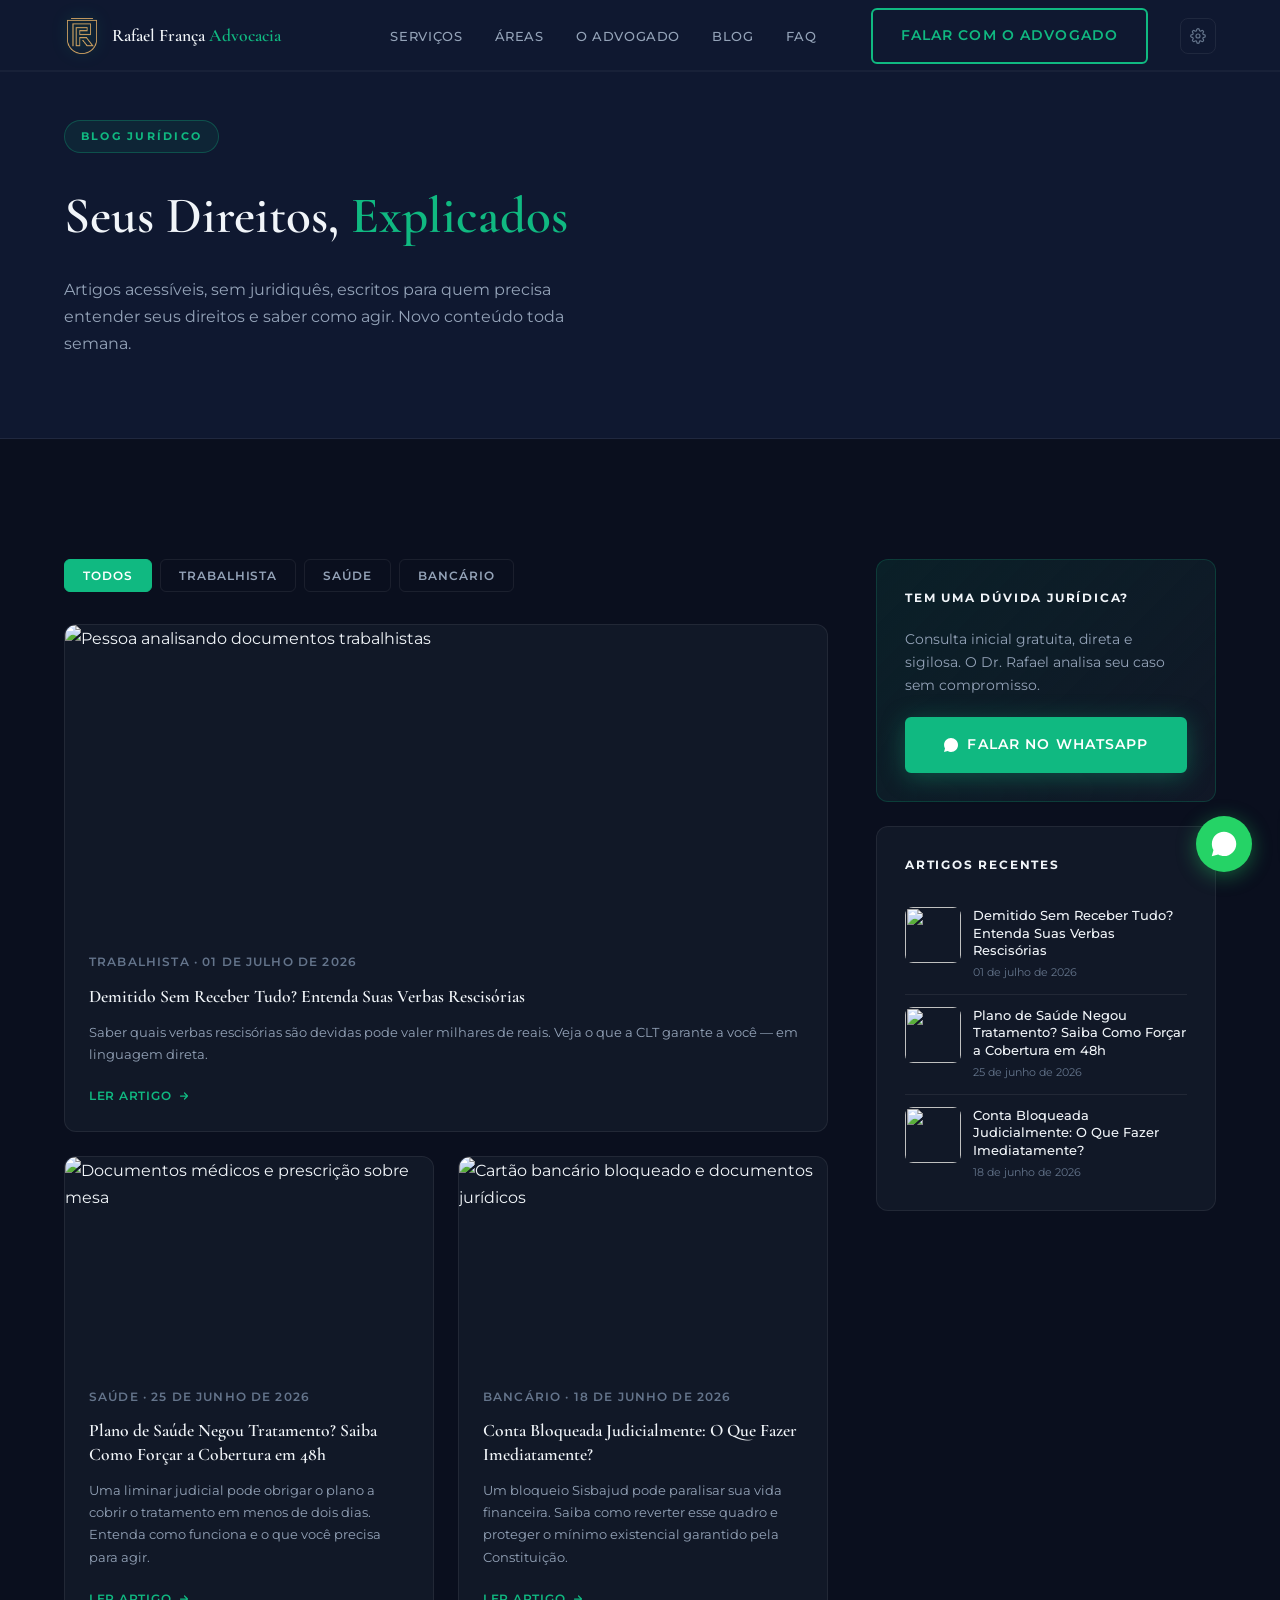
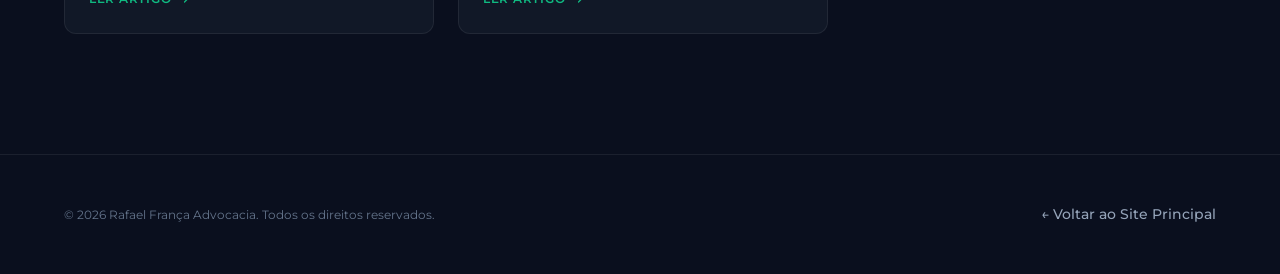
==== commit ea297e72: "feat: adicionar Google Tag Manager (GTM-MM2VXJ3) em todas as paginas publicas" ====
--- a/blog.html
+++ b/blog.html
@@ -28,8 +28,21 @@
   <!-- Styles -->
   <link rel="stylesheet" href="https://unpkg.com/aos@2.3.4/dist/aos.css" />
   <link rel="stylesheet" href="assets/css/style.css" />
+
+  <!-- Google Tag Manager -->
+  <script>(function(w,d,s,l,i){w[l]=w[l]||[];w[l].push({'gtm.start':
+  new Date().getTime(),event:'gtm.js'});var f=d.getElementsByTagName(s)[0],
+  j=d.createElement(s),dl=l!='dataLayer'?'&l='+l:'';j.async=true;j.src=
+  'https://www.googletagmanager.com/gtm.js?id='+i+dl;f.parentNode.insertBefore(j,f);
+  })(window,document,'script','dataLayer','GTM-MM2VXJ3');</script>
+  <!-- End Google Tag Manager -->
 </head>
 <body>
+
+<!-- Google Tag Manager (noscript) -->
+<noscript><iframe src="https://www.googletagmanager.com/ns.html?id=GTM-MM2VXJ3"
+height="0" width="0" style="display:none;visibility:hidden"></iframe></noscript>
+<!-- End Google Tag Manager -->
 
 <!-- HEADER -->
 <header id="header" class="header" role="banner">
--- a/assets/css/style.css
+++ b/assets/css/style.css
@@ -1346,68 +1346,48 @@
    16. FOOTER
    ============================================ */
 .footer {
-  background: var(--navy-mid);
+  background: var(--navy);
   border-top: 1px solid var(--navy-border);
-  padding: 64px 0 32px;
-}
-.footer__grid {
-  display: grid;
-  grid-template-columns: 2fr 1fr 1fr;
-  gap: 48px;
-  margin-bottom: 48px;
-}
-.footer__brand {}
+  padding: 48px 0;
+}
+.footer__inner {
+  display: flex;
+  align-items: center;
+  justify-content: space-between;
+  margin-bottom: 32px;
+  flex-wrap: wrap;
+  gap: 24px;
+}
 .footer__logo {
   display: flex;
   align-items: center;
   gap: 12px;
-  margin-bottom: 20px;
-}
-.footer__logo-icon { width: 32px; height: 32px; object-fit: contain; }
+}
+.footer__logo-icon { width: 28px; height: 28px; object-fit: contain; }
 .footer__logo-text {
   font-family: var(--font-serif);
-  font-size: 1rem;
-  font-weight: 600;
-  color: var(--text-light);
+  font-size: 0.95rem;
+  font-weight: 600;
+  color: var(--text-light);
+  letter-spacing: 0.02em;
 }
 .footer__logo-text em { font-style: normal; color: var(--emerald); }
-.footer__tagline {
-  font-size: 0.85rem;
-  color: var(--text-muted);
-  line-height: 1.7;
-  max-width: 300px;
-  margin-bottom: 24px;
-}
-.footer__contact {}
-.footer__contact-item {
-  display: flex;
-  align-items: center;
-  gap: 10px;
-  font-size: 0.85rem;
-  color: var(--text-muted);
-  margin-bottom: 10px;
-  transition: color 0.2s;
-}
-.footer__contact-item:hover { color: var(--text-light); }
-.footer__contact-item svg { width: 16px; height: 16px; color: var(--emerald); flex-shrink: 0; }
-.footer__col-title {
-  font-size: 0.72rem;
-  font-weight: 700;
-  letter-spacing: 0.15em;
-  text-transform: uppercase;
-  color: var(--text-light);
-  margin-bottom: 20px;
-}
-.footer__nav-list { display: flex; flex-direction: column; gap: 10px; }
+.footer__nav-list-horizontal {
+  display: flex;
+  align-items: center;
+  gap: 28px;
+  list-style: none;
+}
 .footer__nav-link {
   font-size: 0.85rem;
   color: var(--text-muted);
+  font-weight: 500;
   transition: color 0.2s;
 }
 .footer__nav-link:hover { color: var(--emerald); }
 .footer__bottom {
   border-top: 1px solid var(--navy-border);
-  padding-top: 28px;
+  padding-top: 24px;
   display: flex;
   align-items: center;
   justify-content: space-between;
@@ -1421,6 +1401,7 @@
 .footer__oab {
   font-size: 0.72rem;
   color: var(--text-subtle);
+  text-align: right;
 }
 
 /* WhatsApp float */
